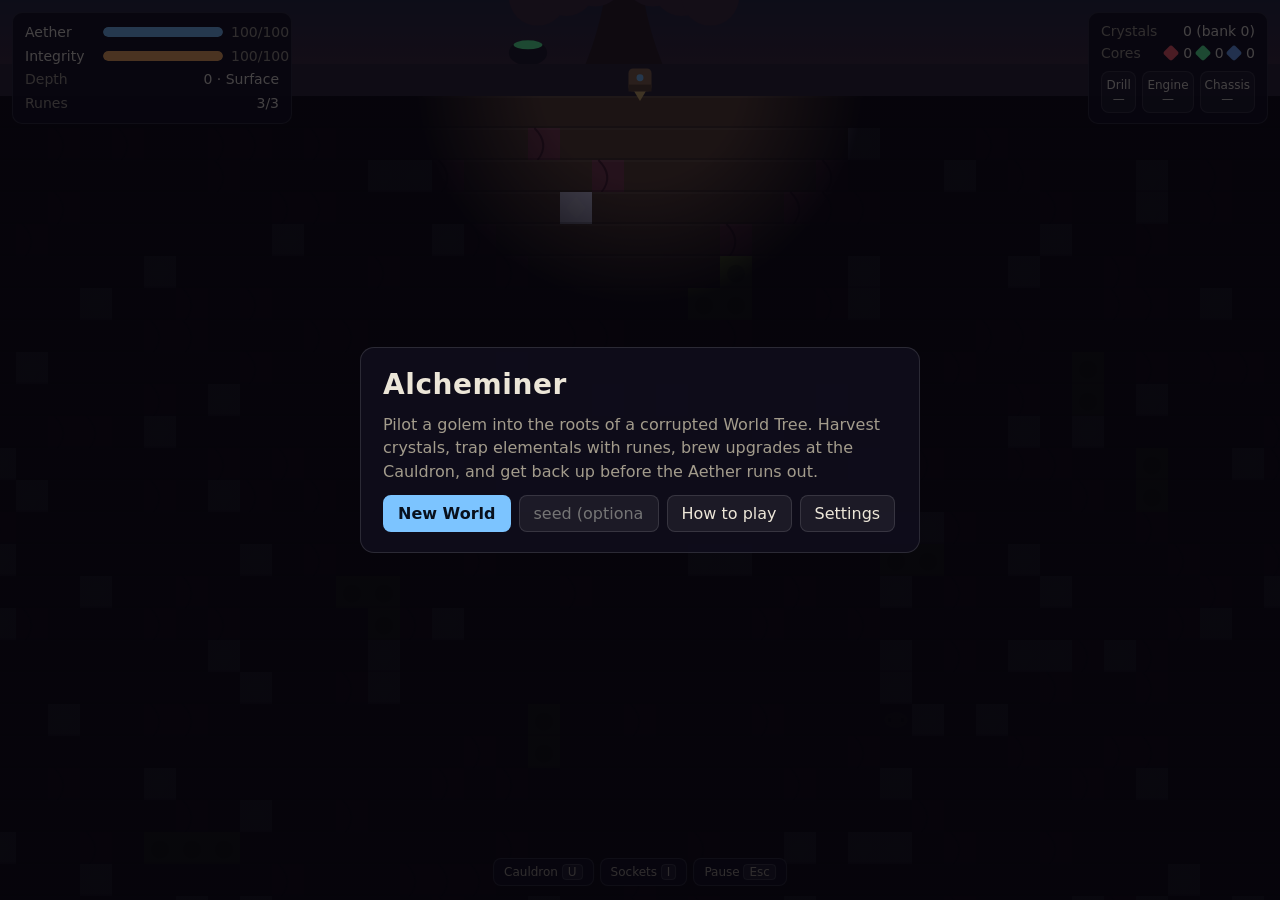
==== Alcheminer/index.html @ 9b950be6 "Alcheminer 0.5.0 → Alcheminer/; landing page lists it" ====
<!doctype html>
<html lang="en">
  <head>
    <meta charset="utf-8" />
    <meta name="viewport" content="width=device-width, initial-scale=1, viewport-fit=cover" />
    <meta name="color-scheme" content="dark" />
    <title>Alcheminer</title>
    <script type="module" crossorigin src="./assets/index-YPWwVBiB.js"></script>
    <link rel="stylesheet" crossorigin href="./assets/index-YS6SDJJT.css">
  </head>
  <body>
    <div id="app">
      <canvas id="game" aria-label="The root system of the World Tree"></canvas>
      <div id="hud" aria-live="polite"></div>
      <div id="overlay"></div>
    </div>
  </body>
</html>
---- Alcheminer/assets/index-YS6SDJJT.css ----
:root{--bg:#0b0a12;--panel:#100e1ceb;--line:#ffffff1f;--text:#ece6d8;--muted:#a39c8c;--aether:#7cc4ff;--integrity:#ffb15c;--ruby:#ff5c6a;--emerald:#5cff9a;--sapphire:#6fa8ff;--crystal:#f6e27a;font-family:Avenir Next,Segoe UI,system-ui,sans-serif}*{box-sizing:border-box}html,body{background:var(--bg);height:100%;color:var(--text);margin:0;overflow:hidden}#app{width:100%;height:100%;touch-action:none;-webkit-user-select:none;user-select:none;height:100dvh;position:relative}#app.large{font-size:18px}#app.large #hud,#app.large .card{font-size:17px}#game{width:100%;height:100%;image-rendering:pixelated;display:block}#hud{pointer-events:none;grid-template-columns:minmax(180px,280px) 1fr auto;align-content:start;gap:12px;padding:12px;font-size:14px;display:grid;position:absolute;inset:0}#hud>*{pointer-events:auto}.meters{background:var(--panel);border:1px solid var(--line);border-radius:10px;gap:6px;padding:10px 12px;display:grid}.meter{grid-template-columns:70px 1fr 48px;align-items:center;gap:8px;display:grid}.meter .bar{background:#ffffff14;border-radius:5px;height:10px;overflow:hidden}.meter .bar>i{border-radius:5px;height:100%;transition:width .12s linear;display:block}.meter.aether .bar>i{background:var(--aether)}.meter.integrity .bar>i{background:var(--integrity)}.meter .val{text-align:right;font-variant-numeric:tabular-nums;color:var(--muted)}.meter.low .bar>i{animation:.8s infinite pulse}@keyframes pulse{50%{opacity:.45}}.cargo{background:var(--panel);border:1px solid var(--line);border-radius:10px;justify-self:end;gap:6px;min-width:180px;padding:10px 12px;display:grid}.row{font-variant-numeric:tabular-nums;justify-content:space-between;gap:12px;display:flex}.row .k{color:var(--muted)}.core{vertical-align:-1px;border-radius:3px;width:12px;height:12px;margin-right:6px;display:inline-block;transform:rotate(45deg)}.core.ruby{background:var(--ruby)}.core.emerald{background:var(--emerald)}.core.sapphire{background:var(--sapphire)}.sockets{gap:6px;margin-top:4px;display:flex}.sockets button{border:1px solid var(--line);color:var(--text);font:inherit;cursor:pointer;background:#ffffff0d;border-radius:8px;flex:1;padding:6px 4px;font-size:12px}.sockets button.ruby{border-color:var(--ruby)}.sockets button.emerald{border-color:var(--emerald)}.sockets button.sapphire{border-color:var(--sapphire)}.toast{background:var(--panel);border:1px solid var(--line);opacity:0;border-radius:8px;grid-column:2;place-self:start center;padding:6px 12px;font-size:13px;transition:opacity .2s}.toast.show{opacity:1}.hint{white-space:nowrap;gap:6px;display:flex;position:absolute;bottom:14px;left:50%;transform:translate(-50%)}.hint button,button.mini{font:inherit;color:var(--muted);background:var(--panel);border:1px solid var(--line);cursor:pointer;border-radius:8px;padding:6px 10px;font-size:12px}button.mini{margin-left:6px;padding:0 6px;line-height:1.3}.hint button:hover,button.mini:hover{color:var(--text)}.card input[type=range]{cursor:pointer;width:140px;accent-color:var(--aether);background:0 0;border:none;padding:0}#touch{left:0;right:0;bottom:max(10px, env(safe-area-inset-bottom));pointer-events:none;justify-content:space-between;align-items:flex-end;padding:0 12px;display:none;position:absolute}#touch.show{display:flex}#touch button{pointer-events:auto;font:inherit;color:var(--text);border:1px solid var(--line);touch-action:none;-webkit-tap-highlight-color:transparent;background:#100e1cbf;border-radius:12px;width:56px;height:56px;padding:0;font-size:18px}#touch button:active{background:#7cc4ff59}#touch .dpad{pointer-events:auto;grid-template-rows:repeat(3,56px);grid-template-columns:repeat(3,56px);gap:4px;display:grid}#touch .dpad .up{grid-area:1/2}#touch .dpad .left{grid-area:2/1}#touch .dpad .right{grid-area:2/3}#touch .dpad .down{grid-area:3/2}#touch .acts{grid-template-columns:56px 56px;align-items:end;gap:8px;display:grid}#touch .acts button{font-size:13px}#touch .acts button.rune{border-color:var(--crystal);width:72px;height:72px;color:var(--crystal);font-size:15px}#touch .acts [data-act=pause]{grid-column:1/3;justify-self:end;width:44px;height:36px;font-size:12px}#overlay:empty{display:none}#overlay{background:#05040ab8;place-items:center;padding:16px;display:grid;position:absolute;inset:0}.card{background:var(--panel);border:1px solid var(--line);border-radius:14px;gap:12px;width:min(560px,100%);max-height:100%;padding:20px 22px;display:grid;overflow:auto}.card h1,.card h2{margin:0;font-weight:600}.card h1{letter-spacing:.02em;font-size:28px}.card p{color:var(--muted);margin:0;line-height:1.45}.card .actions{flex-wrap:wrap;gap:8px;display:flex}.card button,.card input{font:inherit;border:1px solid var(--line);color:var(--text);cursor:pointer;background:#ffffff0f;border-radius:8px;padding:8px 14px}.card button.primary{background:var(--aether);color:#08101c;border-color:#0000;font-weight:600}.card button:disabled{opacity:.4;cursor:default}.card input{cursor:text;width:140px}.list{gap:6px;display:grid}.list .item{border:1px solid var(--line);border-radius:8px;grid-template-columns:1fr auto;align-items:center;gap:10px;padding:8px 10px;display:grid}.list .item small{color:var(--muted);display:block}kbd{border:1px solid var(--line);background:#ffffff0f;border-radius:4px;padding:0 5px;font-family:inherit}.controls{color:var(--muted);grid-template-columns:auto 1fr;gap:4px 12px;display:grid}@media (max-width:640px){#hud{grid-template-columns:1fr 1fr;gap:8px;padding:8px;font-size:12px}.meters,.cargo{gap:3px;min-width:0;padding:6px 8px}.meter{grid-template-columns:56px 1fr 44px;gap:6px}.meter .bar{height:8px}.cargo{justify-self:stretch}.sockets button{padding:4px 2px;font-size:11px}.toast{grid-area:2/1/auto/3}.hint{top:112px;bottom:auto}.card{gap:10px;padding:14px}.card h1{font-size:22px}.list .item{grid-template-columns:1fr}}
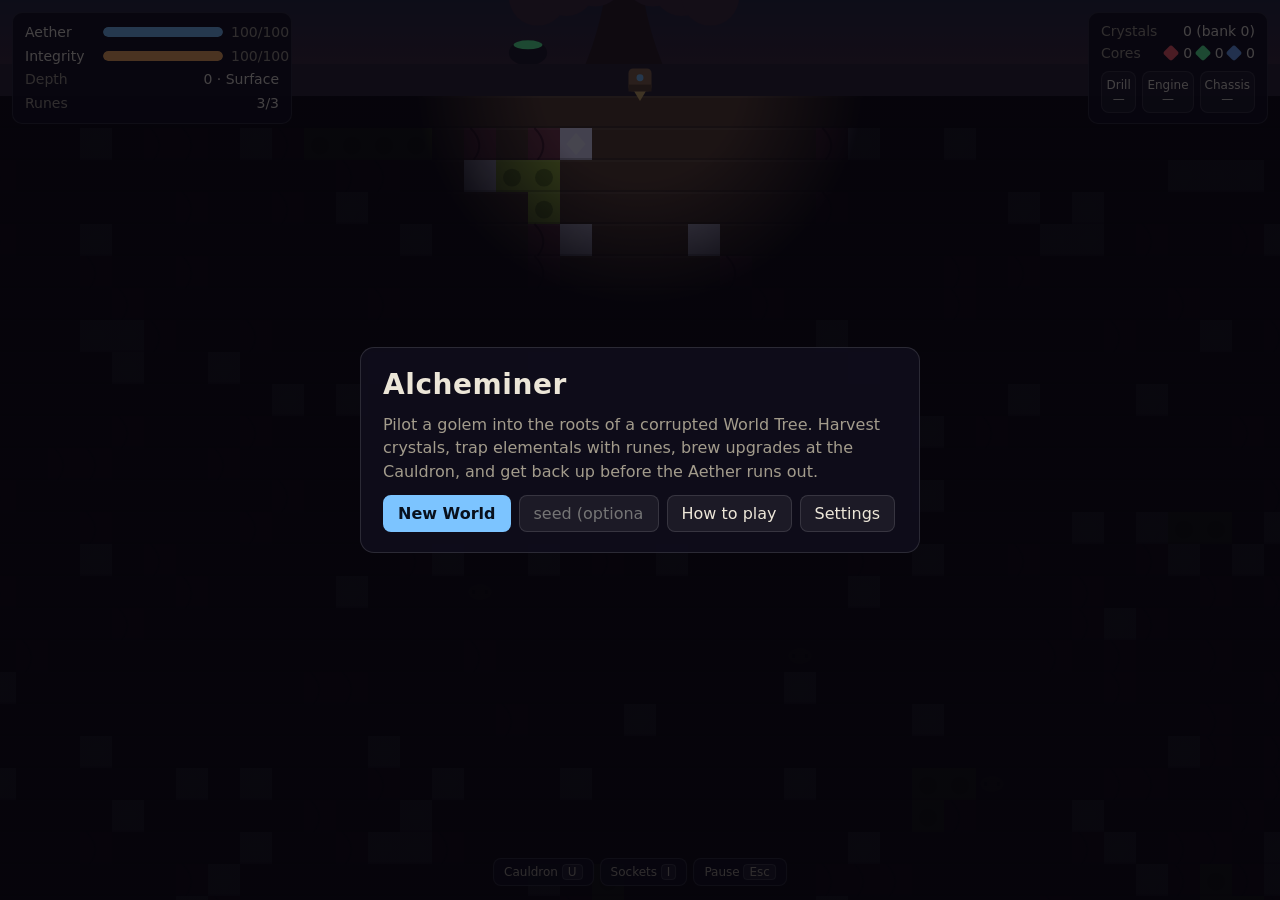
==== commit 801dc225: "Alcheminer 0.6.0 → Alcheminer/" ====
--- a/Alcheminer/index.html
+++ b/Alcheminer/index.html
@@ -5,7 +5,7 @@
     <meta name="viewport" content="width=device-width, initial-scale=1, viewport-fit=cover" />
     <meta name="color-scheme" content="dark" />
     <title>Alcheminer</title>
-    <script type="module" crossorigin src="./assets/index-YPWwVBiB.js"></script>
+    <script type="module" crossorigin src="./assets/index-Cx4U9UXI.js"></script>
     <link rel="stylesheet" crossorigin href="./assets/index-YS6SDJJT.css">
   </head>
   <body>
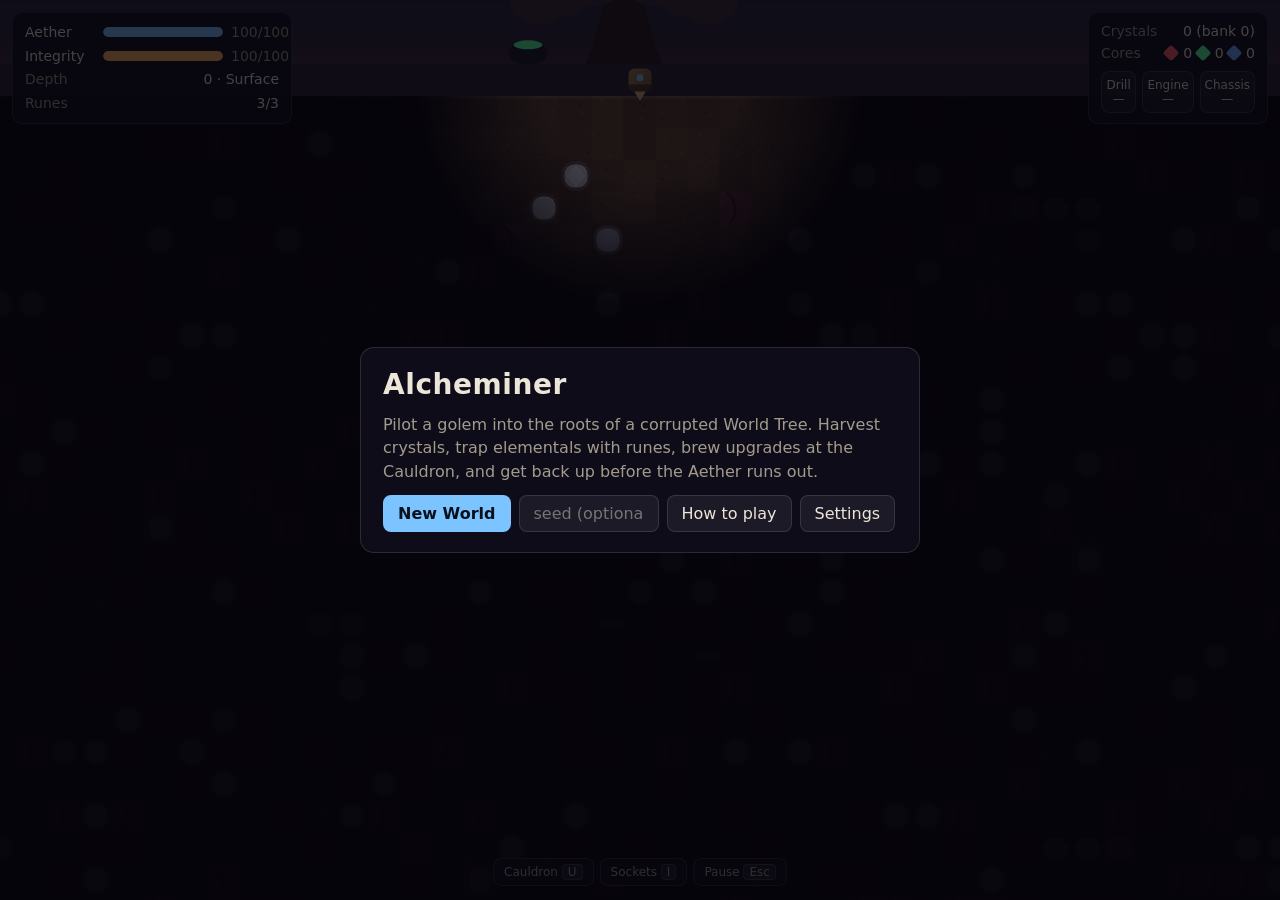
==== commit 0841eee7: "Alcheminer 0.7.0 → Alcheminer/" ====
--- a/Alcheminer/index.html
+++ b/Alcheminer/index.html
@@ -5,7 +5,7 @@
     <meta name="viewport" content="width=device-width, initial-scale=1, viewport-fit=cover" />
     <meta name="color-scheme" content="dark" />
     <title>Alcheminer</title>
-    <script type="module" crossorigin src="./assets/index-Cx4U9UXI.js"></script>
+    <script type="module" crossorigin src="./assets/index-UXXoDjua.js"></script>
     <link rel="stylesheet" crossorigin href="./assets/index-YS6SDJJT.css">
   </head>
   <body>
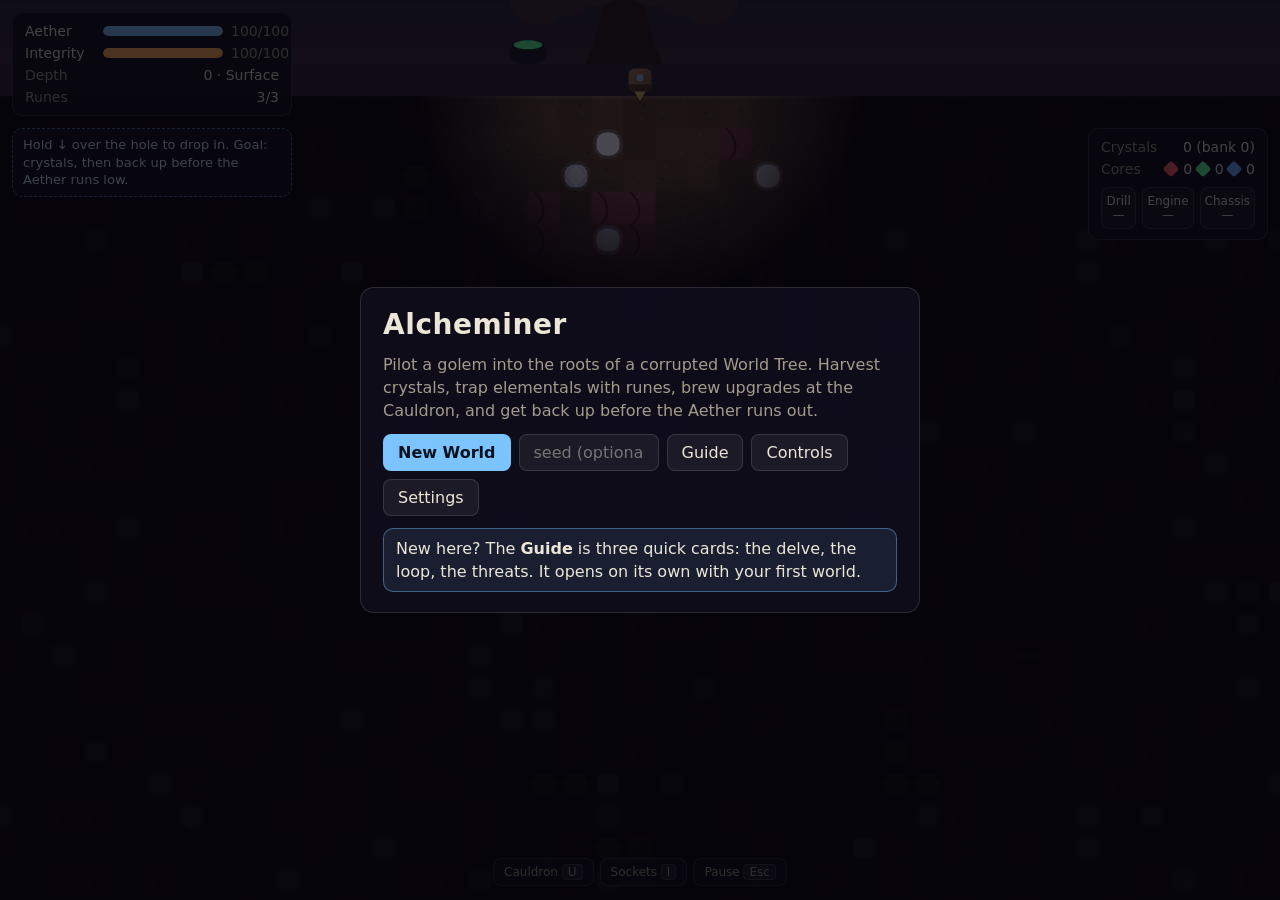
==== commit d18b3071: "Alcheminer 0.8.0 → Alcheminer/" ====
--- a/Alcheminer/index.html
+++ b/Alcheminer/index.html
@@ -5,8 +5,8 @@
     <meta name="viewport" content="width=device-width, initial-scale=1, viewport-fit=cover" />
     <meta name="color-scheme" content="dark" />
     <title>Alcheminer</title>
-    <script type="module" crossorigin src="./assets/index-UXXoDjua.js"></script>
-    <link rel="stylesheet" crossorigin href="./assets/index-YS6SDJJT.css">
+    <script type="module" crossorigin src="./assets/index-CA0r4qY8.js"></script>
+    <link rel="stylesheet" crossorigin href="./assets/index-CCF3-r2d.css">
   </head>
   <body>
     <div id="app">
--- a/Alcheminer/assets/index-CCF3-r2d.css
+++ b/Alcheminer/assets/index-CCF3-r2d.css
@@ -0,0 +1 @@
+:root{--bg:#0b0a12;--panel:#100e1ceb;--line:#ffffff1f;--text:#ece6d8;--muted:#a39c8c;--aether:#7cc4ff;--integrity:#ffb15c;--ruby:#ff5c6a;--emerald:#5cff9a;--sapphire:#6fa8ff;--crystal:#f6e27a;font-family:Avenir Next,Segoe UI,system-ui,sans-serif}*{box-sizing:border-box}html,body{background:var(--bg);height:100%;color:var(--text);margin:0;overflow:hidden}#app{width:100%;height:100%;touch-action:none;-webkit-user-select:none;user-select:none;height:100dvh;position:relative}#app.large{font-size:18px}#app.large #hud,#app.large .card{font-size:17px}#game{width:100%;height:100%;image-rendering:pixelated;display:block}#hud{pointer-events:none;grid-template-columns:minmax(180px,280px) 1fr auto;align-content:start;gap:12px;padding:12px;font-size:14px;display:grid;position:absolute;inset:0}#hud>*{pointer-events:auto}.meters{background:var(--panel);border:1px solid var(--line);border-radius:10px;gap:6px;padding:10px 12px;display:grid}.meter{grid-template-columns:70px 1fr 48px;align-items:center;gap:8px;display:grid}.meter .bar{background:#ffffff14;border-radius:5px;height:10px;overflow:hidden}.meter .bar>i{border-radius:5px;height:100%;transition:width .12s linear;display:block}.meter.aether .bar>i{background:var(--aether)}.meter.integrity .bar>i{background:var(--integrity)}.meter .val{text-align:right;font-variant-numeric:tabular-nums;color:var(--muted)}.meter.low .bar>i{animation:.8s infinite pulse}@keyframes pulse{50%{opacity:.45}}.cargo{background:var(--panel);border:1px solid var(--line);border-radius:10px;justify-self:end;gap:6px;min-width:180px;padding:10px 12px;display:grid}.row{font-variant-numeric:tabular-nums;justify-content:space-between;gap:12px;display:flex}.row .k{color:var(--muted)}.core{vertical-align:-1px;border-radius:3px;width:12px;height:12px;margin-right:6px;display:inline-block;transform:rotate(45deg)}.core.ruby{background:var(--ruby)}.core.emerald{background:var(--emerald)}.core.sapphire{background:var(--sapphire)}.sockets{gap:6px;margin-top:4px;display:flex}.sockets button{border:1px solid var(--line);color:var(--text);font:inherit;cursor:pointer;background:#ffffff0d;border-radius:8px;flex:1;padding:6px 4px;font-size:12px}.sockets button.ruby{border-color:var(--ruby)}.sockets button.emerald{border-color:var(--emerald)}.sockets button.sapphire{border-color:var(--sapphire)}.toast{background:var(--panel);border:1px solid var(--line);opacity:0;border-radius:8px;grid-column:2;place-self:start center;padding:6px 12px;font-size:13px;transition:opacity .2s}.toast.show{opacity:1}.hint{white-space:nowrap;gap:6px;display:flex;position:absolute;bottom:14px;left:50%;transform:translate(-50%)}.hint button,button.mini{font:inherit;color:var(--muted);background:var(--panel);border:1px solid var(--line);cursor:pointer;border-radius:8px;padding:6px 10px;font-size:12px}button.mini{margin-left:6px;padding:0 6px;line-height:1.3}.hint button:hover,button.mini:hover{color:var(--text)}.card input[type=range]{cursor:pointer;width:140px;accent-color:var(--aether);background:0 0;border:none;padding:0}#touch{left:0;right:0;bottom:max(10px, env(safe-area-inset-bottom));pointer-events:none;justify-content:space-between;align-items:flex-end;padding:0 12px;display:none;position:absolute}#touch.show{display:flex}#touch button{pointer-events:auto;font:inherit;color:var(--text);border:1px solid var(--line);touch-action:none;-webkit-tap-highlight-color:transparent;background:#100e1cbf;border-radius:12px;width:56px;height:56px;padding:0;font-size:18px}#touch button:active{background:#7cc4ff59}#touch .dpad{pointer-events:auto;grid-template-rows:repeat(3,56px);grid-template-columns:repeat(3,56px);gap:4px;display:grid}#touch .dpad .up{grid-area:1/2}#touch .dpad .left{grid-area:2/1}#touch .dpad .right{grid-area:2/3}#touch .dpad .down{grid-area:3/2}#touch .acts{grid-template-columns:56px 56px;align-items:end;gap:8px;display:grid}#touch .acts button{font-size:13px}#touch .acts button.rune{border-color:var(--crystal);width:72px;height:72px;color:var(--crystal);font-size:15px}#touch .acts [data-act=pause]{grid-column:1/3;justify-self:end;width:44px;height:36px;font-size:12px}#overlay:empty{display:none}#overlay{background:#05040ab8;place-items:center;padding:16px;display:grid;position:absolute;inset:0}.card{background:var(--panel);border:1px solid var(--line);border-radius:14px;gap:12px;width:min(560px,100%);max-height:100%;padding:20px 22px;display:grid;overflow:auto}.card h1,.card h2{margin:0;font-weight:600}.card h1{letter-spacing:.02em;font-size:28px}.card p{color:var(--muted);margin:0;line-height:1.45}.card .actions{flex-wrap:wrap;gap:8px;display:flex}.card button,.card input{font:inherit;border:1px solid var(--line);color:var(--text);cursor:pointer;background:#ffffff0f;border-radius:8px;padding:8px 14px}.card button.primary{background:var(--aether);color:#08101c;border-color:#0000;font-weight:600}.card button:disabled{opacity:.4;cursor:default}.card input{cursor:text;width:140px}.list{gap:6px;display:grid}.list .item{border:1px solid var(--line);border-radius:8px;grid-template-columns:1fr auto;align-items:center;gap:10px;padding:8px 10px;display:grid}.list .item small{color:var(--muted);display:block}kbd{border:1px solid var(--line);background:#ffffff0f;border-radius:4px;padding:0 5px;font-family:inherit}.controls{color:var(--muted);grid-template-columns:auto 1fr;gap:4px 12px;display:grid}@media (max-width:640px){#hud{grid-template-columns:1fr 1fr;gap:8px;padding:8px;font-size:12px}.meters,.cargo{gap:3px;min-width:0;padding:6px 8px}.meter{grid-template-columns:56px 1fr 44px;gap:6px}.meter .bar{height:8px}.cargo{justify-self:stretch}.sockets button{padding:4px 2px;font-size:11px}.toast{grid-area:2/1/auto/3}.hint{top:112px;bottom:auto}.card{gap:10px;padding:14px}.card h1{font-size:22px}.list .item{grid-template-columns:1fr}}.status{pointer-events:none;border:1px dashed var(--line);color:var(--text);-webkit-line-clamp:3;background:#100e1cc7;border-radius:10px;-webkit-box-orient:vertical;grid-column:1;align-self:start;max-width:280px;padding:7px 10px;font-size:.93em;line-height:1.35;display:-webkit-box;overflow:hidden}.status--goal{color:#cfe6ff;border-color:#7cc4ff8c}.status--danger{color:#ffd9a8;border-color:#ffb15cb3;animation:1.6s ease-in-out infinite status-pulse}.status--note{color:var(--muted)}@keyframes status-pulse{50%{border-color:#ffb15c40}}.callout{background:#7cc4ff1a;border:1px solid #7cc4ff66;border-radius:10px;padding:8px 12px;color:var(--text)!important}.card.ecard{text-align:center;outline-offset:4px;background:radial-gradient(ellipse at top, #7cc4ff24, transparent 60%), var(--panel);border:1px solid #7cc4ff8c;outline:1px solid #7cc4ff2e;justify-items:center;gap:10px;width:min(460px,100%);animation:.34s cubic-bezier(.2,.9,.3,1.2) card-pop;box-shadow:0 0 48px #7cc4ff38,inset 0 0 60px #7cc4ff0f}.card.ecard--spirit{border-color:#c8deffb3;box-shadow:0 0 60px #c8deff4d,inset 0 0 60px #c8deff14}.card.ecard--win{border-color:#5cff9ab3;box-shadow:0 0 45px #5cff9a59}.card.ecard--loss{border-color:#ff5c6ab3;box-shadow:0 0 45px #ff5c6a59}.ecard__medallion{background:radial-gradient(circle,#7cc4ff59,#7cc4ff0d 70%);border-radius:50%;place-items:center;width:64px;height:64px;font-size:32px;animation:2.4s ease-in-out infinite medallion;display:grid;box-shadow:0 0 24px #7cc4ff73}@keyframes medallion{50%{box-shadow:0 0 40px #7cc4ffbf}}@keyframes card-pop{0%{opacity:0;transform:scale(.6)rotate(-4deg)}}.ecard__kicker{text-transform:uppercase;letter-spacing:.14em;color:var(--aether);font-size:.75em}.ecard h2{font-size:1.5em}.ecard__line{max-width:38ch;color:var(--text)!important}.ecard__clock{color:#ffe9a3;background:#00000073;border-radius:10px;padding:6px 12px;font-weight:700}.ecard__stakes{color:var(--muted);background:#00000080;border-radius:999px;padding:4px 12px;font-size:.85em}.ecard .actions{justify-content:center}#app.reduced .card.ecard,#app.reduced .ecard__medallion,#app.reduced .status--danger{animation:none}@media (prefers-reduced-motion:reduce){.card.ecard,.ecard__medallion,.status--danger{animation:none}}@media (max-width:640px){.status{-webkit-line-clamp:4;max-width:180px;font-size:12px}.card.ecard{padding:14px}}#maze{z-index:3;background:#07060d;width:100%;height:100%;display:block;position:absolute;inset:0}#possess{z-index:4;pointer-events:none;place-items:center;padding:16px;display:grid;position:absolute;inset:0}#possess:empty{display:none}#possess>*{pointer-events:auto}#possess.dim{background:#05040ab8}.mazehud{pointer-events:none;flex-wrap:wrap;justify-content:center;align-items:center;gap:8px;font-size:15px;display:flex;position:absolute;top:12px;left:12px;right:12px}.mazehud>span{border:1px solid var(--line);background:#100e1cd1;border-radius:999px;padding:5px 12px}.mazehud .clock{color:#ffe9a3;font-weight:700}.mazehud .clock.warn{color:#ff6a5c;animation:.5s linear infinite status-pulse}.mazehud .power{color:var(--aether);border-color:#7cc4ff99;min-width:160px;position:relative}.mazehud .power i{background:#7cc4ff40;border-radius:999px;position:absolute;top:0;bottom:0;left:0}.mazehud .lives{color:var(--integrity);letter-spacing:.15em}.mazehud .tip{text-align:center;color:#cfe6ff;background:0 0;border:none;flex-basis:100%;font-size:.95em}.mazehud .tip.now{color:#ffe9a3;font-weight:700}#app.panel #touch{display:none}
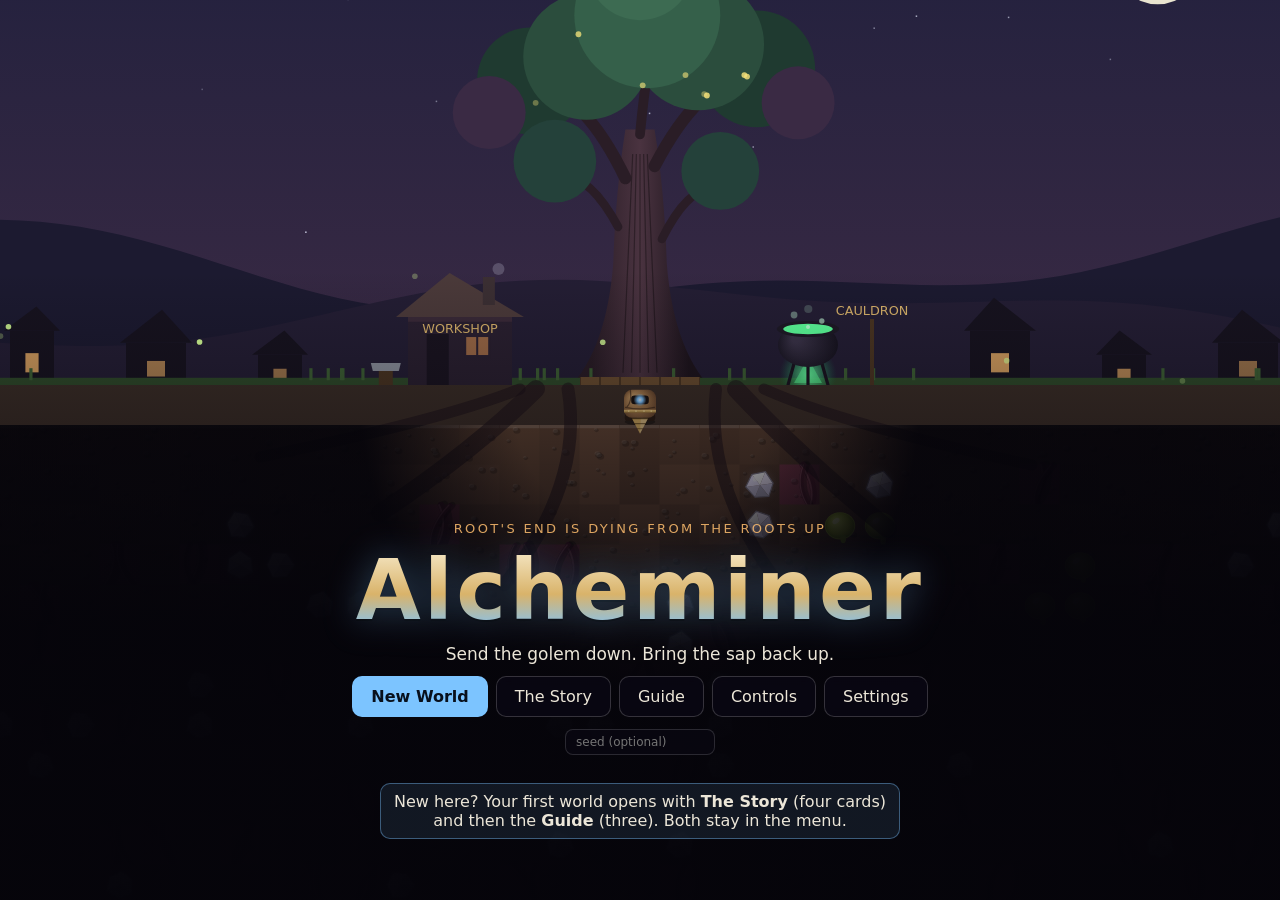
==== commit c3b0f819: "Alcheminer 0.9.0 → Alcheminer/" ====
--- a/Alcheminer/index.html
+++ b/Alcheminer/index.html
@@ -5,8 +5,8 @@
     <meta name="viewport" content="width=device-width, initial-scale=1, viewport-fit=cover" />
     <meta name="color-scheme" content="dark" />
     <title>Alcheminer</title>
-    <script type="module" crossorigin src="./assets/index-CA0r4qY8.js"></script>
-    <link rel="stylesheet" crossorigin href="./assets/index-CCF3-r2d.css">
+    <script type="module" crossorigin src="./assets/index-CE8jvbQn.js"></script>
+    <link rel="stylesheet" crossorigin href="./assets/index-CK5etkQ0.css">
   </head>
   <body>
     <div id="app">
--- a/Alcheminer/assets/index-CK5etkQ0.css
+++ b/Alcheminer/assets/index-CK5etkQ0.css
@@ -0,0 +1 @@
+:root{--bg:#0b0a12;--panel:#100e1ceb;--line:#ffffff1f;--text:#ece6d8;--muted:#a39c8c;--aether:#7cc4ff;--integrity:#ffb15c;--ruby:#ff5c6a;--emerald:#5cff9a;--sapphire:#6fa8ff;--crystal:#f6e27a;font-family:Avenir Next,Segoe UI,system-ui,sans-serif}*{box-sizing:border-box}html,body{background:var(--bg);height:100%;color:var(--text);margin:0;overflow:hidden}#app{width:100%;height:100%;touch-action:none;-webkit-user-select:none;user-select:none;height:100dvh;position:relative}#app.large{font-size:18px}#app.large #hud,#app.large .card{font-size:17px}#game{width:100%;height:100%;image-rendering:pixelated;display:block}#hud{pointer-events:none;grid-template-columns:minmax(180px,280px) 1fr auto;align-content:start;gap:12px;padding:12px;font-size:14px;display:grid;position:absolute;inset:0}#hud>*{pointer-events:auto}.meters{background:var(--panel);border:1px solid var(--line);border-radius:10px;gap:6px;padding:10px 12px;display:grid}.meter{grid-template-columns:70px 1fr 48px;align-items:center;gap:8px;display:grid}.meter .bar{background:#ffffff14;border-radius:5px;height:10px;overflow:hidden}.meter .bar>i{border-radius:5px;height:100%;transition:width .12s linear;display:block}.meter.aether .bar>i{background:var(--aether)}.meter.integrity .bar>i{background:var(--integrity)}.meter .val{text-align:right;font-variant-numeric:tabular-nums;color:var(--muted)}.meter.low .bar>i{animation:.8s infinite pulse}@keyframes pulse{50%{opacity:.45}}.cargo{background:var(--panel);border:1px solid var(--line);border-radius:10px;justify-self:end;gap:6px;min-width:180px;padding:10px 12px;display:grid}.row{font-variant-numeric:tabular-nums;justify-content:space-between;gap:12px;display:flex}.row .k{color:var(--muted)}.core{vertical-align:-1px;border-radius:3px;width:12px;height:12px;margin-right:6px;display:inline-block;transform:rotate(45deg)}.core.ruby{background:var(--ruby)}.core.emerald{background:var(--emerald)}.core.sapphire{background:var(--sapphire)}.sockets{gap:6px;margin-top:4px;display:flex}.sockets button{border:1px solid var(--line);color:var(--text);font:inherit;cursor:pointer;background:#ffffff0d;border-radius:8px;flex:1;padding:6px 4px;font-size:12px}.sockets button.ruby{border-color:var(--ruby)}.sockets button.emerald{border-color:var(--emerald)}.sockets button.sapphire{border-color:var(--sapphire)}.toast{background:var(--panel);border:1px solid var(--line);opacity:0;border-radius:8px;grid-column:2;place-self:start center;padding:6px 12px;font-size:13px;transition:opacity .2s}.toast.show{opacity:1}.hint{white-space:nowrap;gap:6px;display:flex;position:absolute;bottom:14px;left:50%;transform:translate(-50%)}.hint button,button.mini{font:inherit;color:var(--muted);background:var(--panel);border:1px solid var(--line);cursor:pointer;border-radius:8px;padding:6px 10px;font-size:12px}button.mini{margin-left:6px;padding:0 6px;line-height:1.3}.hint button:hover,button.mini:hover{color:var(--text)}.card input[type=range]{cursor:pointer;width:140px;accent-color:var(--aether);background:0 0;border:none;padding:0}#touch{left:0;right:0;bottom:max(10px, env(safe-area-inset-bottom));pointer-events:none;justify-content:space-between;align-items:flex-end;padding:0 12px;display:none;position:absolute}#touch.show{display:flex}#touch button{pointer-events:auto;font:inherit;color:var(--text);border:1px solid var(--line);touch-action:none;-webkit-tap-highlight-color:transparent;background:#100e1cbf;border-radius:12px;width:56px;height:56px;padding:0;font-size:18px}#touch button:active{background:#7cc4ff59}#touch .dpad{pointer-events:auto;grid-template-rows:repeat(3,56px);grid-template-columns:repeat(3,56px);gap:4px;display:grid}#touch .dpad .up{grid-area:1/2}#touch .dpad .left{grid-area:2/1}#touch .dpad .right{grid-area:2/3}#touch .dpad .down{grid-area:3/2}#touch .acts{grid-template-columns:56px 56px;align-items:end;gap:8px;display:grid}#touch .acts button{font-size:13px}#touch .acts button.rune{border-color:var(--crystal);width:72px;height:72px;color:var(--crystal);font-size:15px}#touch .acts [data-act=pause]{grid-column:1/3;justify-self:end;width:44px;height:36px;font-size:12px}#overlay:empty{display:none}#overlay{background:#05040ab8;place-items:center;padding:16px;display:grid;position:absolute;inset:0}.card{background:var(--panel);border:1px solid var(--line);border-radius:14px;gap:12px;width:min(560px,100%);max-height:100%;padding:20px 22px;display:grid;overflow:auto}.card h1,.card h2{margin:0;font-weight:600}.card h1{letter-spacing:.02em;font-size:28px}.card p{color:var(--muted);margin:0;line-height:1.45}.card .actions{flex-wrap:wrap;gap:8px;display:flex}.card button,.card input{font:inherit;border:1px solid var(--line);color:var(--text);cursor:pointer;background:#ffffff0f;border-radius:8px;padding:8px 14px}.card button.primary{background:var(--aether);color:#08101c;border-color:#0000;font-weight:600}.card button:disabled{opacity:.4;cursor:default}.card input{cursor:text;width:140px}.list{gap:6px;display:grid}.list .item{border:1px solid var(--line);border-radius:8px;grid-template-columns:1fr auto;align-items:center;gap:10px;padding:8px 10px;display:grid}.list .item small{color:var(--muted);display:block}kbd{border:1px solid var(--line);background:#ffffff0f;border-radius:4px;padding:0 5px;font-family:inherit}.controls{color:var(--muted);grid-template-columns:auto 1fr;gap:4px 12px;display:grid}@media (max-width:640px){#hud{grid-template-columns:1fr 1fr;gap:8px;padding:8px;font-size:12px}.meters,.cargo{gap:3px;min-width:0;padding:6px 8px}.meter{grid-template-columns:56px 1fr 44px;gap:6px}.meter .bar{height:8px}.cargo{justify-self:stretch}.sockets button{padding:4px 2px;font-size:11px}.toast{grid-area:2/1/auto/3}.hint{top:112px;bottom:auto}.card{gap:10px;padding:14px}.card h1{font-size:22px}.list .item{grid-template-columns:1fr}}.status{pointer-events:none;border:1px dashed var(--line);color:var(--text);-webkit-line-clamp:3;background:#100e1cc7;border-radius:10px;-webkit-box-orient:vertical;grid-column:1;align-self:start;max-width:280px;padding:7px 10px;font-size:.93em;line-height:1.35;display:-webkit-box;overflow:hidden}.status--goal{color:#cfe6ff;border-color:#7cc4ff8c}.status--danger{color:#ffd9a8;border-color:#ffb15cb3;animation:1.6s ease-in-out infinite status-pulse}.status--note{color:var(--muted)}@keyframes status-pulse{50%{border-color:#ffb15c40}}.callout{background:#7cc4ff1a;border:1px solid #7cc4ff66;border-radius:10px;padding:8px 12px;color:var(--text)!important}.card.ecard{text-align:center;outline-offset:4px;background:radial-gradient(ellipse at top, #7cc4ff24, transparent 60%), var(--panel);border:1px solid #7cc4ff8c;outline:1px solid #7cc4ff2e;justify-items:center;gap:10px;width:min(460px,100%);animation:.34s cubic-bezier(.2,.9,.3,1.2) card-pop;box-shadow:0 0 48px #7cc4ff38,inset 0 0 60px #7cc4ff0f}.card.ecard--spirit{border-color:#c8deffb3;box-shadow:0 0 60px #c8deff4d,inset 0 0 60px #c8deff14}.card.ecard--win{border-color:#5cff9ab3;box-shadow:0 0 45px #5cff9a59}.card.ecard--loss{border-color:#ff5c6ab3;box-shadow:0 0 45px #ff5c6a59}.ecard__medallion{background:radial-gradient(circle,#7cc4ff59,#7cc4ff0d 70%);border-radius:50%;place-items:center;width:64px;height:64px;font-size:32px;animation:2.4s ease-in-out infinite medallion;display:grid;box-shadow:0 0 24px #7cc4ff73}@keyframes medallion{50%{box-shadow:0 0 40px #7cc4ffbf}}@keyframes card-pop{0%{opacity:0;transform:scale(.6)rotate(-4deg)}}.ecard__kicker{text-transform:uppercase;letter-spacing:.14em;color:var(--aether);font-size:.75em}.ecard h2{font-size:1.5em}.ecard__line{max-width:38ch;color:var(--text)!important}.ecard__clock{color:#ffe9a3;background:#00000073;border-radius:10px;padding:6px 12px;font-weight:700}.ecard__stakes{color:var(--muted);background:#00000080;border-radius:999px;padding:4px 12px;font-size:.85em}.ecard .actions{justify-content:center}#app.reduced .card.ecard,#app.reduced .ecard__medallion,#app.reduced .status--danger{animation:none}@media (prefers-reduced-motion:reduce){.card.ecard,.ecard__medallion,.status--danger{animation:none}}@media (max-width:640px){.status{-webkit-line-clamp:4;max-width:180px;font-size:12px}.card.ecard{padding:14px}}#maze{z-index:3;background:#07060d;width:100%;height:100%;display:block;position:absolute;inset:0}#possess{z-index:4;pointer-events:none;place-items:center;padding:16px;display:grid;position:absolute;inset:0}#possess:empty{display:none}#possess>*{pointer-events:auto}#possess.dim{background:#05040ab8}.mazehud{pointer-events:none;flex-wrap:wrap;justify-content:center;align-items:center;gap:8px;font-size:15px;display:flex;position:absolute;top:12px;left:12px;right:12px}.mazehud>span{border:1px solid var(--line);background:#100e1cd1;border-radius:999px;padding:5px 12px}.mazehud .clock{color:#ffe9a3;font-weight:700}.mazehud .clock.warn{color:#ff6a5c;animation:.5s linear infinite status-pulse}.mazehud .power{color:var(--aether);border-color:#7cc4ff99;min-width:160px;position:relative}.mazehud .power i{background:#7cc4ff40;border-radius:999px;position:absolute;top:0;bottom:0;left:0}.mazehud .lives{color:var(--integrity);letter-spacing:.15em}.mazehud .tip{text-align:center;color:#cfe6ff;background:0 0;border:none;flex-basis:100%;font-size:.95em}.mazehud .tip.now{color:#ffe9a3;font-weight:700}#app.panel #touch,#app.title #hud{display:none}#overlay.title{background:linear-gradient(#0000 30%,#05040a59 48%,#05040ae0 70%);align-items:end;padding-bottom:max(28px,5vh)}.titlecard{text-align:center;justify-items:center;gap:12px;width:min(680px,100%);display:grid}.titlecard__kicker{letter-spacing:.18em;text-transform:uppercase;color:#ffbe6ed9;font-size:13px}.titlecard__name{letter-spacing:.04em;background:linear-gradient(#f6e9c8 0%,#d9b36a 55%,#7cc4ff 100%);color:#0000;filter:drop-shadow(0 0 18px #7cc4ff59)drop-shadow(0 2px #0009);-webkit-background-clip:text;background-clip:text;margin:0;font-size:clamp(44px,9vw,84px);font-weight:700;line-height:1}.titlecard__tag{color:var(--text);margin:0;font-size:17px}.titlecard .actions{flex-wrap:wrap;justify-content:center;gap:8px;display:flex}.titlecard button{font:inherit;color:var(--text);cursor:pointer;-webkit-backdrop-filter:blur(6px);backdrop-filter:blur(6px);background:#0a0814b3;border:1px solid #ffffff2e;border-radius:10px;padding:10px 18px}.titlecard button.primary{background:var(--aether);color:#08101c;border-color:#0000;font-weight:600}.titlecard__seed input{font:inherit;width:150px;color:var(--muted);background:#0a081480;border:1px solid #ffffff24;border-radius:8px;padding:5px 10px;font-size:12px}.titlecard__stats{color:var(--muted);margin:0;font-size:13px}.titlecard .callout{max-width:520px}.right{justify-self:end;justify-items:end;gap:8px;display:grid}.menubtn{font:inherit;color:var(--text);background:var(--panel);border:1px solid var(--line);cursor:pointer;border-radius:10px;padding:7px 12px;font-size:13px}.menubtn:hover{border-color:#7cc4ff80}.bubble{width:-moz-fit-content;width:fit-content;max-width:min(520px,100% - 32px);color:var(--text);background:#100e1ef0;border:1px solid #c8deff8c;border-radius:14px;margin:0 auto;padding:10px 14px;font-size:14px;line-height:1.4;position:absolute;bottom:56px;left:0;right:0;box-shadow:0 0 30px #c8deff2e}.bubble:after{content:"";background:#100e1ef0;border-bottom:1px solid #c8deff8c;border-right:1px solid #c8deff8c;width:14px;height:14px;position:absolute;bottom:-8px;left:50%;transform:translate(-50%)rotate(45deg)}.card.ecard--lore{background:radial-gradient(ellipse at top, #d9b36a1f, transparent 60%), var(--panel);border-color:#d9b36a99;box-shadow:0 0 48px #d9b36a2e,inset 0 0 60px #d9b36a0d}.ecard--lore .ecard__medallion{border-color:#d9b36a99}.card.menu .actions{justify-content:center}@media (max-width:640px){.right{justify-self:stretch;justify-items:stretch}.menubtn{justify-self:end}.bubble{font-size:13px;bottom:200px}.hint{display:none}.titlecard__kicker{letter-spacing:.12em;font-size:11px}#overlay.title{padding-bottom:16px}.titlecard__tag{font-size:15px}}
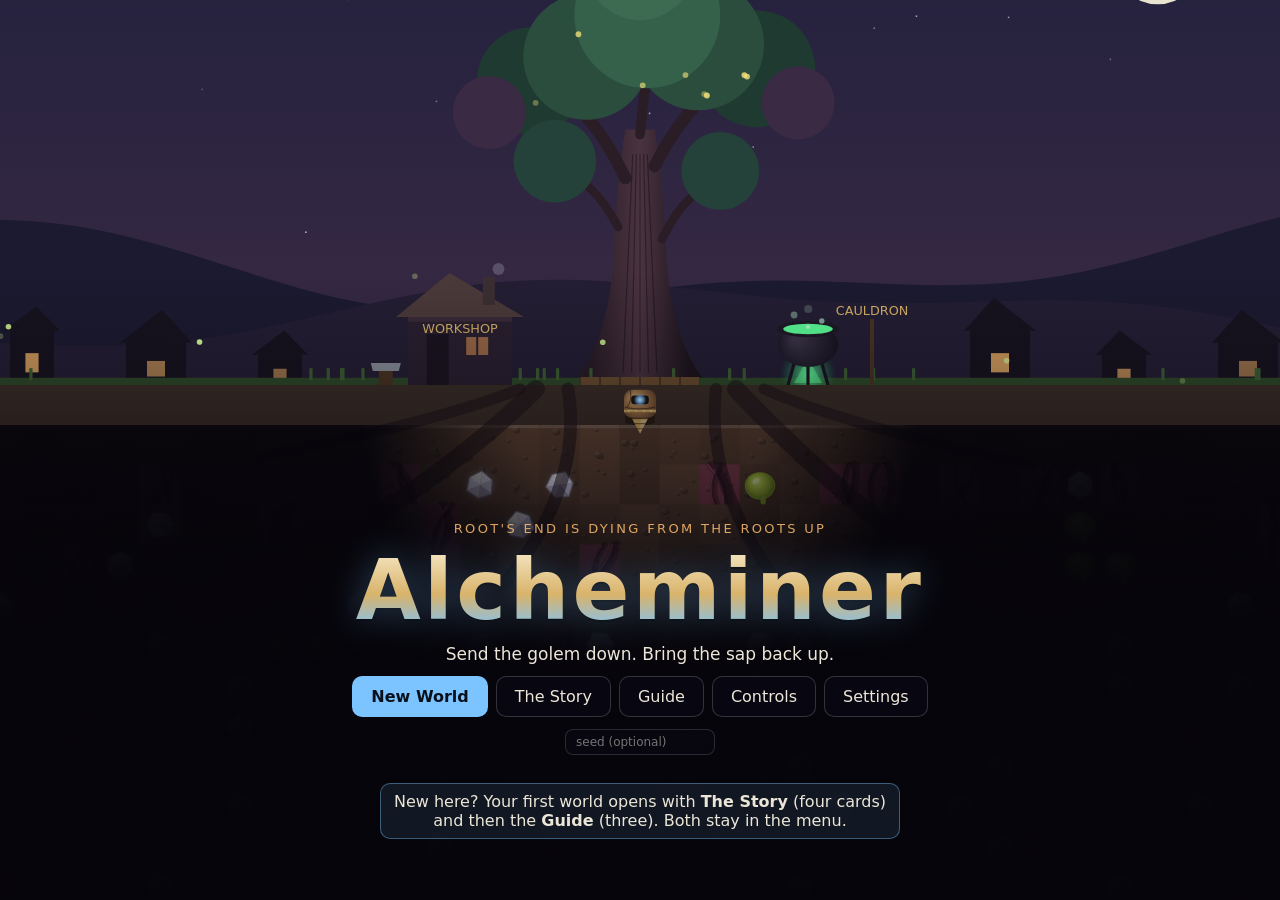
==== commit 0aca8c0e: "Alcheminer 0.9.1 → Alcheminer/" ====
--- a/Alcheminer/index.html
+++ b/Alcheminer/index.html
@@ -5,8 +5,8 @@
     <meta name="viewport" content="width=device-width, initial-scale=1, viewport-fit=cover" />
     <meta name="color-scheme" content="dark" />
     <title>Alcheminer</title>
-    <script type="module" crossorigin src="./assets/index-CE8jvbQn.js"></script>
-    <link rel="stylesheet" crossorigin href="./assets/index-CK5etkQ0.css">
+    <script type="module" crossorigin src="./assets/index-DVgqp_ZA.js"></script>
+    <link rel="stylesheet" crossorigin href="./assets/index-kx9BwKXO.css">
   </head>
   <body>
     <div id="app">
--- a/Alcheminer/assets/index-kx9BwKXO.css
+++ b/Alcheminer/assets/index-kx9BwKXO.css
@@ -0,0 +1 @@
+:root{--bg:#0b0a12;--panel:#100e1ceb;--line:#ffffff1f;--text:#ece6d8;--muted:#a39c8c;--aether:#7cc4ff;--integrity:#ffb15c;--ruby:#ff5c6a;--emerald:#5cff9a;--sapphire:#6fa8ff;--crystal:#f6e27a;font-family:Avenir Next,Segoe UI,system-ui,sans-serif}*{box-sizing:border-box}html,body{background:var(--bg);height:100%;color:var(--text);margin:0;overflow:hidden}#app{width:100%;height:100%;touch-action:none;-webkit-user-select:none;user-select:none;height:100dvh;position:relative}#app.large{font-size:18px}#app.large #hud,#app.large .card{font-size:17px}#game{width:100%;height:100%;image-rendering:pixelated;display:block}#hud{pointer-events:none;grid-template-columns:minmax(180px,280px) 1fr auto;align-content:start;gap:12px;padding:12px;font-size:14px;display:grid;position:absolute;inset:0}#hud>*{pointer-events:auto}.meters{background:var(--panel);border:1px solid var(--line);border-radius:10px;gap:6px;padding:10px 12px;display:grid}.meter{grid-template-columns:70px 1fr 48px;align-items:center;gap:8px;display:grid}.meter .bar{background:#ffffff14;border-radius:5px;height:10px;overflow:hidden}.meter .bar>i{border-radius:5px;height:100%;transition:width .12s linear;display:block}.meter.aether .bar>i{background:var(--aether)}.meter.integrity .bar>i{background:var(--integrity)}.meter .val{text-align:right;font-variant-numeric:tabular-nums;color:var(--muted)}.meter.low .bar>i{animation:.8s infinite pulse}@keyframes pulse{50%{opacity:.45}}.cargo{background:var(--panel);border:1px solid var(--line);border-radius:10px;justify-self:end;gap:6px;min-width:180px;padding:10px 12px;display:grid}.row{font-variant-numeric:tabular-nums;justify-content:space-between;gap:12px;display:flex}.row .k{color:var(--muted)}.core{vertical-align:-1px;border-radius:3px;width:12px;height:12px;margin-right:6px;display:inline-block;transform:rotate(45deg)}.core.ruby{background:var(--ruby)}.core.emerald{background:var(--emerald)}.core.sapphire{background:var(--sapphire)}.sockets{gap:6px;margin-top:4px;display:flex}.sockets button{border:1px solid var(--line);color:var(--text);font:inherit;cursor:pointer;background:#ffffff0d;border-radius:8px;flex:1;padding:6px 4px;font-size:12px}.sockets button.ruby{border-color:var(--ruby)}.sockets button.emerald{border-color:var(--emerald)}.sockets button.sapphire{border-color:var(--sapphire)}.toast{background:var(--panel);border:1px solid var(--line);opacity:0;border-radius:8px;grid-column:2;place-self:start center;padding:6px 12px;font-size:13px;transition:opacity .2s}.toast.show{opacity:1}.hint{white-space:nowrap;gap:6px;display:flex;position:absolute;bottom:14px;left:50%;transform:translate(-50%)}.hint button,button.mini{font:inherit;color:var(--muted);background:var(--panel);border:1px solid var(--line);cursor:pointer;border-radius:8px;padding:6px 10px;font-size:12px}button.mini{margin-left:6px;padding:0 6px;line-height:1.3}.hint button:hover,button.mini:hover{color:var(--text)}.card input[type=range]{cursor:pointer;width:140px;accent-color:var(--aether);background:0 0;border:none;padding:0}#touch{left:0;right:0;bottom:max(10px, env(safe-area-inset-bottom));pointer-events:none;justify-content:space-between;align-items:flex-end;padding:0 12px;display:none;position:absolute}#touch.show{display:flex}#touch button{pointer-events:auto;font:inherit;color:var(--text);border:1px solid var(--line);touch-action:none;-webkit-tap-highlight-color:transparent;background:#100e1cbf;border-radius:12px;width:56px;height:56px;padding:0;font-size:18px}#touch button:active{background:#7cc4ff59}#touch .dpad{pointer-events:auto;grid-template-rows:repeat(3,56px);grid-template-columns:repeat(3,56px);gap:4px;display:grid}#touch .dpad .up{grid-area:1/2}#touch .dpad .left{grid-area:2/1}#touch .dpad .right{grid-area:2/3}#touch .dpad .down{grid-area:3/2}#touch .acts{grid-template-columns:56px 56px;align-items:end;gap:8px;display:grid}#touch .acts button{font-size:13px}#touch .acts button.rune{border-color:var(--crystal);width:72px;height:72px;color:var(--crystal);font-size:15px}#touch .acts [data-act=pause]{grid-column:1/3;justify-self:end;width:44px;height:36px;font-size:12px}#overlay:empty{display:none}#overlay{background:#05040ab8;place-items:center;padding:16px;display:grid;position:absolute;inset:0}.card{background:var(--panel);border:1px solid var(--line);border-radius:14px;gap:12px;width:min(560px,100%);max-height:100%;padding:20px 22px;display:grid;overflow:auto}.card h1,.card h2{margin:0;font-weight:600}.card h1{letter-spacing:.02em;font-size:28px}.card p{color:var(--muted);margin:0;line-height:1.45}.card .actions{flex-wrap:wrap;gap:8px;display:flex}.card button,.card input{font:inherit;border:1px solid var(--line);color:var(--text);cursor:pointer;background:#ffffff0f;border-radius:8px;padding:8px 14px}.card button.primary{background:var(--aether);color:#08101c;border-color:#0000;font-weight:600}.card button:disabled{opacity:.4;cursor:default}.card input{cursor:text;width:140px}.list{gap:6px;display:grid}.list .item{border:1px solid var(--line);border-radius:8px;grid-template-columns:1fr auto;align-items:center;gap:10px;padding:8px 10px;display:grid}.list .item small{color:var(--muted);display:block}kbd{border:1px solid var(--line);background:#ffffff0f;border-radius:4px;padding:0 5px;font-family:inherit}.controls{color:var(--muted);grid-template-columns:auto 1fr;gap:4px 12px;display:grid}@media (max-width:640px){#hud{grid-template-columns:1fr 1fr;gap:8px;padding:8px;font-size:12px}.meters,.cargo{gap:3px;min-width:0;padding:6px 8px}.meter{grid-template-columns:56px 1fr 44px;gap:6px}.meter .bar{height:8px}.cargo{justify-self:stretch}.sockets button{padding:4px 2px;font-size:11px}.toast{grid-area:2/1/auto/3}.hint{top:112px;bottom:auto}.card{gap:10px;padding:14px}.card h1{font-size:22px}.list .item{grid-template-columns:1fr}}.status{pointer-events:none;border:1px dashed var(--line);color:var(--text);-webkit-line-clamp:3;background:#100e1cc7;border-radius:10px;-webkit-box-orient:vertical;grid-column:1;align-self:start;max-width:280px;padding:7px 10px;font-size:.93em;line-height:1.35;display:-webkit-box;overflow:hidden}.status--goal{color:#cfe6ff;border-color:#7cc4ff8c}.status--danger{color:#ffd9a8;border-color:#ffb15cb3;animation:1.6s ease-in-out infinite status-pulse}.status--note{color:var(--muted)}@keyframes status-pulse{50%{border-color:#ffb15c40}}.callout{background:#7cc4ff1a;border:1px solid #7cc4ff66;border-radius:10px;padding:8px 12px;color:var(--text)!important}.card.ecard{text-align:center;outline-offset:4px;background:radial-gradient(ellipse at top, #7cc4ff24, transparent 60%), var(--panel);border:1px solid #7cc4ff8c;outline:1px solid #7cc4ff2e;justify-items:center;gap:10px;width:min(460px,100%);animation:.34s cubic-bezier(.2,.9,.3,1.2) card-pop;box-shadow:0 0 48px #7cc4ff38,inset 0 0 60px #7cc4ff0f}.card.ecard--spirit{border-color:#c8deffb3;box-shadow:0 0 60px #c8deff4d,inset 0 0 60px #c8deff14}.card.ecard--win{border-color:#5cff9ab3;box-shadow:0 0 45px #5cff9a59}.card.ecard--loss{border-color:#ff5c6ab3;box-shadow:0 0 45px #ff5c6a59}.ecard__medallion{background:radial-gradient(circle,#7cc4ff59,#7cc4ff0d 70%);border-radius:50%;place-items:center;width:64px;height:64px;font-size:32px;animation:2.4s ease-in-out infinite medallion;display:grid;box-shadow:0 0 24px #7cc4ff73}@keyframes medallion{50%{box-shadow:0 0 40px #7cc4ffbf}}@keyframes card-pop{0%{opacity:0;transform:scale(.6)rotate(-4deg)}}.ecard__kicker{text-transform:uppercase;letter-spacing:.14em;color:var(--aether);font-size:.75em}.ecard h2{font-size:1.5em}.ecard__line{max-width:38ch;color:var(--text)!important}.ecard__clock{color:#ffe9a3;background:#00000073;border-radius:10px;padding:6px 12px;font-weight:700}.ecard__stakes{color:var(--muted);background:#00000080;border-radius:999px;padding:4px 12px;font-size:.85em}.ecard .actions{justify-content:center}#app.reduced .card.ecard,#app.reduced .ecard__medallion,#app.reduced .status--danger{animation:none}@media (prefers-reduced-motion:reduce){.card.ecard,.ecard__medallion,.status--danger{animation:none}}@media (max-width:640px){.status{-webkit-line-clamp:4;max-width:180px;font-size:12px}.card.ecard{padding:14px}}#maze{z-index:3;background:#07060d;width:100%;height:100%;display:block;position:absolute;inset:0}#possess{z-index:4;pointer-events:none;place-items:center;padding:16px;display:grid;position:absolute;inset:0}#possess:empty{display:none}#possess>*{pointer-events:auto}#possess.dim{background:#05040ab8}.mazehud{pointer-events:none;flex-wrap:wrap;justify-content:center;align-items:center;gap:8px;font-size:15px;display:flex;position:absolute;top:12px;left:12px;right:12px}.mazehud>span{border:1px solid var(--line);background:#100e1cd1;border-radius:999px;padding:5px 12px}.mazehud .clock{color:#ffe9a3;font-weight:700}.mazehud .clock.warn{color:#ff6a5c;animation:.5s linear infinite status-pulse}.mazehud .power{color:var(--aether);border-color:#7cc4ff99;min-width:160px;position:relative}.mazehud .power i{background:#7cc4ff40;border-radius:999px;position:absolute;top:0;bottom:0;left:0}.mazehud .lives{color:var(--integrity);letter-spacing:.15em}.mazehud .tip{text-align:center;color:#cfe6ff;background:0 0;border:none;flex-basis:100%;font-size:.95em}.mazehud .tip.now{color:#ffe9a3;font-weight:700}#app.panel #touch,#app.title #hud{display:none}#overlay.title{background:linear-gradient(#0000 30%,#05040a59 48%,#05040ae0 70%);align-items:end;padding-bottom:max(28px,5vh)}.titlecard{text-align:center;justify-items:center;gap:12px;width:min(680px,100%);display:grid}.titlecard__kicker{letter-spacing:.18em;text-transform:uppercase;color:#ffbe6ed9;font-size:13px}.titlecard__name{letter-spacing:.04em;background:linear-gradient(#f6e9c8 0%,#d9b36a 55%,#7cc4ff 100%);color:#0000;filter:drop-shadow(0 0 18px #7cc4ff59)drop-shadow(0 2px #0009);-webkit-background-clip:text;background-clip:text;margin:0;font-size:clamp(44px,9vw,84px);font-weight:700;line-height:1}.titlecard__tag{color:var(--text);margin:0;font-size:17px}.titlecard .actions{flex-wrap:wrap;justify-content:center;gap:8px;display:flex}.titlecard button{font:inherit;color:var(--text);cursor:pointer;-webkit-backdrop-filter:blur(6px);backdrop-filter:blur(6px);background:#0a0814b3;border:1px solid #ffffff2e;border-radius:10px;padding:10px 18px}.titlecard button.primary{background:var(--aether);color:#08101c;border-color:#0000;font-weight:600}.titlecard__seed input{font:inherit;width:150px;color:var(--muted);background:#0a081480;border:1px solid #ffffff24;border-radius:8px;padding:5px 10px;font-size:12px}.titlecard__stats{color:var(--muted);margin:0;font-size:13px}.titlecard .callout{max-width:520px}.right{justify-items:end;gap:8px;display:grid;position:absolute;top:12px;right:12px}.menubtn{font:inherit;color:var(--text);background:var(--panel);border:1px solid var(--line);cursor:pointer;border-radius:10px;padding:7px 12px;font-size:13px}.menubtn:hover{border-color:#7cc4ff80}.bubble{width:-moz-fit-content;width:fit-content;max-width:min(520px,100% - 32px);color:var(--text);background:#100e1ef0;border:1px solid #c8deff8c;border-radius:14px;margin:0 auto;padding:10px 14px;font-size:14px;line-height:1.4;position:absolute;bottom:56px;left:0;right:0;box-shadow:0 0 30px #c8deff2e}.bubble:after{content:"";background:#100e1ef0;border-bottom:1px solid #c8deff8c;border-right:1px solid #c8deff8c;width:14px;height:14px;position:absolute;bottom:-8px;left:50%;transform:translate(-50%)rotate(45deg)}.card.ecard--lore{background:radial-gradient(ellipse at top, #d9b36a1f, transparent 60%), var(--panel);border-color:#d9b36a99;box-shadow:0 0 48px #d9b36a2e,inset 0 0 60px #d9b36a0d}.ecard--lore .ecard__medallion{border-color:#d9b36a99}.card.menu .actions{justify-content:center}@media (max-width:640px){.right{justify-self:stretch;justify-items:stretch;position:static}.menubtn{justify-self:end}.bubble{font-size:13px;bottom:200px}.hint{display:none}.titlecard__kicker{letter-spacing:.12em;font-size:11px}#overlay.title{padding-bottom:16px}.titlecard__tag{font-size:15px}}.card.codex{width:min(720px,100%)}.card.codex h2 small{color:var(--muted);margin-left:8px;font-size:13px;font-weight:400}.card.codex h3{letter-spacing:.12em;text-transform:uppercase;color:var(--muted);margin:4px 0 0;font-size:13px}.codex__table{grid-template-columns:repeat(auto-fill,minmax(78px,1fr));gap:6px;display:grid}.tile{aspect-ratio:1;color:#fff;text-shadow:0 1px 2px #0009;border:1px solid #ffffff2e;border-radius:8px;align-content:center;justify-items:center;gap:2px;display:grid;position:relative;box-shadow:inset 0 1px #ffffff2e}.tile__n{opacity:.75;font-size:10px;position:absolute;top:4px;left:6px}.tile__sym{font-size:22px;font-weight:700;line-height:1}.tile__name{opacity:.9;text-align:center;padding:0 4px;font-size:10px}.tile--unknown{color:var(--muted);text-shadow:none;box-shadow:none;border-style:dashed;background:#ffffff0d!important}.tile.b1{background:#6a4a36}.tile.b2{background:#8a3e52}.tile.b3{background:#4f7a3a}.tile.b4{background:#8fae2a}.tile.b5{background:#c0552a}.tile.b6{background:#9a93c2}.tile.b7{background:#8c5fe0}.tile.b8{background:#d9922e}.tile.b9{background:#3f2a6e}.tile.b10{background:#b89a3c}.tile.b11{background:#c22458}.tile.b12{background:#3a3542}.tile.ruby{background:#b4404c}.tile.emerald{background:#2f9a5e}.tile.sapphire{background:#3f6fc0}.codex__entries{gap:4px;display:grid}.codex__entries:empty{display:none}.entry{background:#ffffff0a;border-radius:8px;grid-template-columns:32px 1fr auto;align-items:baseline;gap:2px 8px;padding:6px 10px;font-size:13px;display:grid}.entry b{font-size:15px}.entry em{color:var(--muted);font-size:12px;font-style:normal}.entry small{color:var(--muted);grid-column:2/4}.entry--locked{opacity:.6}
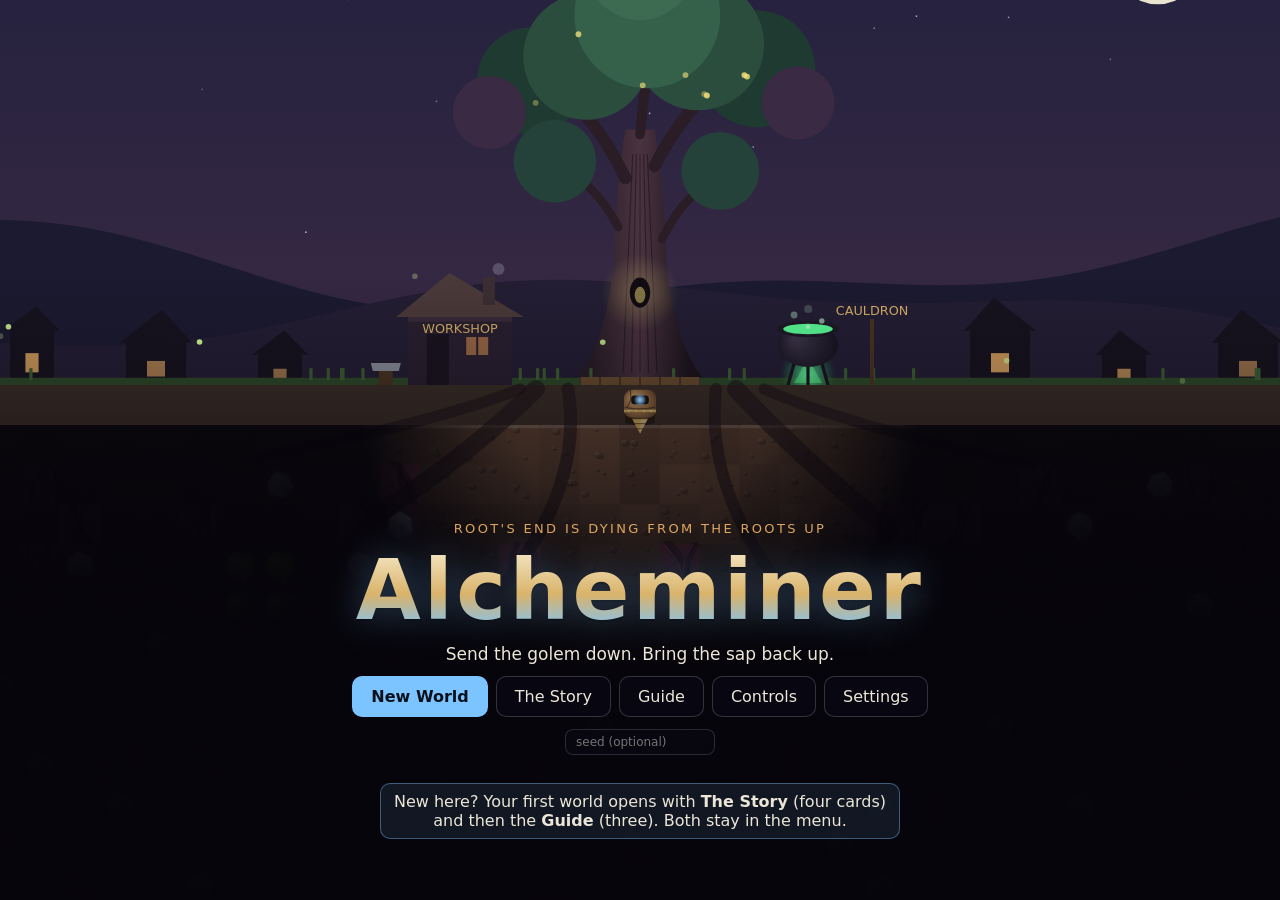
==== commit fac777bf: "Alcheminer 0.9.2 → Alcheminer/" ====
--- a/Alcheminer/index.html
+++ b/Alcheminer/index.html
@@ -5,8 +5,8 @@
     <meta name="viewport" content="width=device-width, initial-scale=1, viewport-fit=cover" />
     <meta name="color-scheme" content="dark" />
     <title>Alcheminer</title>
-    <script type="module" crossorigin src="./assets/index-DVgqp_ZA.js"></script>
-    <link rel="stylesheet" crossorigin href="./assets/index-kx9BwKXO.css">
+    <script type="module" crossorigin src="./assets/index-iQoBoVhF.js"></script>
+    <link rel="stylesheet" crossorigin href="./assets/index-CzZT_FLb.css">
   </head>
   <body>
     <div id="app">
--- a/Alcheminer/assets/index-CzZT_FLb.css
+++ b/Alcheminer/assets/index-CzZT_FLb.css
@@ -0,0 +1 @@
+:root{--bg:#0b0a12;--panel:#100e1ceb;--line:#ffffff1f;--text:#ece6d8;--muted:#a39c8c;--aether:#7cc4ff;--integrity:#ffb15c;--ruby:#ff5c6a;--emerald:#5cff9a;--sapphire:#6fa8ff;--crystal:#f6e27a;font-family:Avenir Next,Segoe UI,system-ui,sans-serif}*{box-sizing:border-box}html,body{background:var(--bg);height:100%;color:var(--text);margin:0;overflow:hidden}#app{width:100%;height:100%;touch-action:none;-webkit-user-select:none;user-select:none;height:100dvh;position:relative}#app.large{font-size:18px}#app.large #hud,#app.large .card{font-size:17px}#game{width:100%;height:100%;image-rendering:pixelated;display:block}#hud{pointer-events:none;grid-template-columns:minmax(180px,280px) 1fr auto;align-content:start;gap:12px;padding:12px;font-size:14px;display:grid;position:absolute;inset:0}#hud>*{pointer-events:auto}.meters{background:var(--panel);border:1px solid var(--line);border-radius:10px;gap:6px;padding:10px 12px;display:grid}.meter{grid-template-columns:70px 1fr 48px;align-items:center;gap:8px;display:grid}.meter .bar{background:#ffffff14;border-radius:5px;height:10px;overflow:hidden}.meter .bar>i{border-radius:5px;height:100%;transition:width .12s linear;display:block}.meter.aether .bar>i{background:var(--aether)}.meter.integrity .bar>i{background:var(--integrity)}.meter .val{text-align:right;font-variant-numeric:tabular-nums;color:var(--muted)}.meter.low .bar>i{animation:.8s infinite pulse}@keyframes pulse{50%{opacity:.45}}.cargo{background:var(--panel);border:1px solid var(--line);border-radius:10px;justify-self:end;gap:6px;min-width:180px;padding:10px 12px;display:grid}.row{font-variant-numeric:tabular-nums;justify-content:space-between;gap:12px;display:flex}.row .k{color:var(--muted)}.core{vertical-align:-1px;border-radius:3px;width:12px;height:12px;margin-right:6px;display:inline-block;transform:rotate(45deg)}.core.ruby{background:var(--ruby)}.core.emerald{background:var(--emerald)}.core.sapphire{background:var(--sapphire)}.sockets{gap:6px;margin-top:4px;display:flex}.sockets button{border:1px solid var(--line);color:var(--text);font:inherit;cursor:pointer;background:#ffffff0d;border-radius:8px;flex:1;padding:6px 4px;font-size:12px}.sockets button.ruby{border-color:var(--ruby)}.sockets button.emerald{border-color:var(--emerald)}.sockets button.sapphire{border-color:var(--sapphire)}.toast{background:var(--panel);border:1px solid var(--line);opacity:0;border-radius:8px;grid-column:2;place-self:start center;padding:6px 12px;font-size:13px;transition:opacity .2s}.toast.show{opacity:1}.hint{white-space:nowrap;gap:6px;display:flex;position:absolute;bottom:14px;left:50%;transform:translate(-50%)}.hint button,button.mini{font:inherit;color:var(--muted);background:var(--panel);border:1px solid var(--line);cursor:pointer;border-radius:8px;padding:6px 10px;font-size:12px}button.mini{margin-left:6px;padding:0 6px;line-height:1.3}.hint button:hover,button.mini:hover{color:var(--text)}.card input[type=range]{cursor:pointer;width:140px;accent-color:var(--aether);background:0 0;border:none;padding:0}#touch{left:0;right:0;bottom:max(10px, env(safe-area-inset-bottom));pointer-events:none;justify-content:space-between;align-items:flex-end;padding:0 12px;display:none;position:absolute}#touch.show{display:flex}#touch button{pointer-events:auto;font:inherit;color:var(--text);border:1px solid var(--line);touch-action:none;-webkit-tap-highlight-color:transparent;background:#100e1cbf;border-radius:12px;width:56px;height:56px;padding:0;font-size:18px}#touch button:active{background:#7cc4ff59}#touch .dpad{pointer-events:auto;grid-template-rows:repeat(3,56px);grid-template-columns:repeat(3,56px);gap:4px;display:grid}#touch .dpad .up{grid-area:1/2}#touch .dpad .left{grid-area:2/1}#touch .dpad .right{grid-area:2/3}#touch .dpad .down{grid-area:3/2}#touch .acts{grid-template-columns:56px 56px;align-items:end;gap:8px;display:grid}#touch .acts button{font-size:13px}#touch .acts button.rune{border-color:var(--crystal);width:72px;height:72px;color:var(--crystal);font-size:15px}#touch .acts [data-act=pause]{grid-column:1/3;justify-self:end;width:44px;height:36px;font-size:12px}#overlay:empty{display:none}#overlay{background:#05040ab8;place-items:center;padding:16px;display:grid;position:absolute;inset:0}.card{background:var(--panel);border:1px solid var(--line);border-radius:14px;gap:12px;width:min(560px,100%);max-height:100%;padding:20px 22px;display:grid;overflow:auto}.card h1,.card h2{margin:0;font-weight:600}.card h1{letter-spacing:.02em;font-size:28px}.card p{color:var(--muted);margin:0;line-height:1.45}.card .actions{flex-wrap:wrap;gap:8px;display:flex}.card button,.card input{font:inherit;border:1px solid var(--line);color:var(--text);cursor:pointer;background:#ffffff0f;border-radius:8px;padding:8px 14px}.card button.primary{background:var(--aether);color:#08101c;border-color:#0000;font-weight:600}.card button:disabled{opacity:.4;cursor:default}.card input{cursor:text;width:140px}.list{gap:6px;display:grid}.list .item{border:1px solid var(--line);border-radius:8px;grid-template-columns:1fr auto;align-items:center;gap:10px;padding:8px 10px;display:grid}.list .item small{color:var(--muted);display:block}kbd{border:1px solid var(--line);background:#ffffff0f;border-radius:4px;padding:0 5px;font-family:inherit}.controls{color:var(--muted);grid-template-columns:auto 1fr;gap:4px 12px;display:grid}@media (max-width:640px){#hud{grid-template-columns:1fr 1fr;gap:8px;padding:8px;font-size:12px}.meters,.cargo{gap:3px;min-width:0;padding:6px 8px}.meter{grid-template-columns:56px 1fr 44px;gap:6px}.meter .bar{height:8px}.cargo{justify-self:stretch}.sockets button{padding:4px 2px;font-size:11px}.toast{grid-area:2/1/auto/3}.hint{top:112px;bottom:auto}.card{gap:10px;padding:14px}.card h1{font-size:22px}.list .item{grid-template-columns:1fr}}.status{pointer-events:none;border:1px dashed var(--line);color:var(--text);-webkit-line-clamp:3;background:#100e1cc7;border-radius:10px;-webkit-box-orient:vertical;grid-column:1;align-self:start;max-width:280px;padding:7px 10px;font-size:.93em;line-height:1.35;display:-webkit-box;overflow:hidden}.status--goal{color:#cfe6ff;border-color:#7cc4ff8c}.status--danger{color:#ffd9a8;border-color:#ffb15cb3;animation:1.6s ease-in-out infinite status-pulse}.status--note{color:var(--muted)}@keyframes status-pulse{50%{border-color:#ffb15c40}}.callout{background:#7cc4ff1a;border:1px solid #7cc4ff66;border-radius:10px;padding:8px 12px;color:var(--text)!important}.card.ecard{text-align:center;outline-offset:4px;background:radial-gradient(ellipse at top, #7cc4ff24, transparent 60%), var(--panel);border:1px solid #7cc4ff8c;outline:1px solid #7cc4ff2e;justify-items:center;gap:10px;width:min(460px,100%);animation:.34s cubic-bezier(.2,.9,.3,1.2) card-pop;box-shadow:0 0 48px #7cc4ff38,inset 0 0 60px #7cc4ff0f}.card.ecard--spirit{border-color:#c8deffb3;box-shadow:0 0 60px #c8deff4d,inset 0 0 60px #c8deff14}.card.ecard--win{border-color:#5cff9ab3;box-shadow:0 0 45px #5cff9a59}.card.ecard--loss{border-color:#ff5c6ab3;box-shadow:0 0 45px #ff5c6a59}.ecard__medallion{background:radial-gradient(circle,#7cc4ff59,#7cc4ff0d 70%);border-radius:50%;place-items:center;width:64px;height:64px;font-size:32px;animation:2.4s ease-in-out infinite medallion;display:grid;box-shadow:0 0 24px #7cc4ff73}@keyframes medallion{50%{box-shadow:0 0 40px #7cc4ffbf}}@keyframes card-pop{0%{opacity:0;transform:scale(.6)rotate(-4deg)}}.ecard__kicker{text-transform:uppercase;letter-spacing:.14em;color:var(--aether);font-size:.75em}.ecard h2{font-size:1.5em}.ecard__line{max-width:38ch;color:var(--text)!important}.ecard__clock{color:#ffe9a3;background:#00000073;border-radius:10px;padding:6px 12px;font-weight:700}.ecard__stakes{color:var(--muted);background:#00000080;border-radius:999px;padding:4px 12px;font-size:.85em}.ecard .actions{justify-content:center}#app.reduced .card.ecard,#app.reduced .ecard__medallion,#app.reduced .status--danger{animation:none}@media (prefers-reduced-motion:reduce){.card.ecard,.ecard__medallion,.status--danger{animation:none}}@media (max-width:640px){.status{-webkit-line-clamp:4;max-width:180px;font-size:12px}.card.ecard{padding:14px}}#maze{z-index:3;background:#07060d;width:100%;height:100%;display:block;position:absolute;inset:0}#possess{z-index:4;pointer-events:none;place-items:center;padding:16px;display:grid;position:absolute;inset:0}#possess:empty{display:none}#possess>*{pointer-events:auto}#possess.dim{background:#05040ab8}.mazehud{pointer-events:none;flex-wrap:wrap;justify-content:center;align-items:center;gap:8px;font-size:15px;display:flex;position:absolute;top:12px;left:12px;right:12px}.mazehud>span{border:1px solid var(--line);background:#100e1cd1;border-radius:999px;padding:5px 12px}.mazehud .clock{color:#ffe9a3;font-weight:700}.mazehud .clock.warn{color:#ff6a5c;animation:.5s linear infinite status-pulse}.mazehud .power{color:var(--aether);border-color:#7cc4ff99;min-width:160px;position:relative}.mazehud .power i{background:#7cc4ff40;border-radius:999px;position:absolute;top:0;bottom:0;left:0}.mazehud .lives{color:var(--integrity);letter-spacing:.15em}.mazehud .tip{text-align:center;color:#cfe6ff;background:0 0;border:none;flex-basis:100%;font-size:.95em}.mazehud .tip.now{color:#ffe9a3;font-weight:700}#app.panel #touch,#app.title #hud{display:none}#overlay.title{background:linear-gradient(#0000 30%,#05040a59 48%,#05040ae0 70%);align-items:end;padding-bottom:max(28px,5vh)}.titlecard{text-align:center;justify-items:center;gap:12px;width:min(680px,100%);display:grid}.titlecard__kicker{letter-spacing:.18em;text-transform:uppercase;color:#ffbe6ed9;font-size:13px}.titlecard__name{letter-spacing:.04em;background:linear-gradient(#f6e9c8 0%,#d9b36a 55%,#7cc4ff 100%);color:#0000;filter:drop-shadow(0 0 18px #7cc4ff59)drop-shadow(0 2px #0009);-webkit-background-clip:text;background-clip:text;margin:0;font-size:clamp(44px,9vw,84px);font-weight:700;line-height:1}.titlecard__tag{color:var(--text);margin:0;font-size:17px}.titlecard .actions{flex-wrap:wrap;justify-content:center;gap:8px;display:flex}.titlecard button{font:inherit;color:var(--text);cursor:pointer;-webkit-backdrop-filter:blur(6px);backdrop-filter:blur(6px);background:#0a0814b3;border:1px solid #ffffff2e;border-radius:10px;padding:10px 18px}.titlecard button.primary{background:var(--aether);color:#08101c;border-color:#0000;font-weight:600}.titlecard__seed input{font:inherit;width:150px;color:var(--muted);background:#0a081480;border:1px solid #ffffff24;border-radius:8px;padding:5px 10px;font-size:12px}.titlecard__stats{color:var(--muted);margin:0;font-size:13px}.titlecard .callout{max-width:520px}.right{justify-items:end;gap:8px;display:grid;position:absolute;top:12px;right:12px}.menubtn{font:inherit;color:var(--text);background:var(--panel);border:1px solid var(--line);cursor:pointer;border-radius:10px;padding:7px 12px;font-size:13px}.menubtn:hover{border-color:#7cc4ff80}.bubble{width:-moz-fit-content;width:fit-content;max-width:min(520px,100% - 32px);color:var(--text);background:#100e1ef0;border:1px solid #c8deff8c;border-radius:14px;margin:0 auto;padding:10px 14px;font-size:14px;line-height:1.4;position:absolute;bottom:56px;left:0;right:0;box-shadow:0 0 30px #c8deff2e}.bubble:after{content:"";background:#100e1ef0;border-bottom:1px solid #c8deff8c;border-right:1px solid #c8deff8c;width:14px;height:14px;position:absolute;bottom:-8px;left:50%;transform:translate(-50%)rotate(45deg)}.card.ecard--lore{background:radial-gradient(ellipse at top, #d9b36a1f, transparent 60%), var(--panel);border-color:#d9b36a99;box-shadow:0 0 48px #d9b36a2e,inset 0 0 60px #d9b36a0d}.ecard--lore .ecard__medallion{border-color:#d9b36a99}.card.menu .actions{justify-content:center}@media (max-width:640px){.right{justify-self:stretch;justify-items:stretch;position:static}.menubtn{justify-self:end}.bubble{font-size:13px;bottom:200px}.hint{display:none}.titlecard__kicker{letter-spacing:.12em;font-size:11px}#overlay.title{padding-bottom:16px}.titlecard__tag{font-size:15px}}.card.codex{width:min(720px,100%)}.card.codex h2 small{color:var(--muted);margin-left:8px;font-size:13px;font-weight:400}.card.codex h3{letter-spacing:.12em;text-transform:uppercase;color:var(--muted);margin:4px 0 0;font-size:13px}.codex__table{grid-template-columns:repeat(auto-fill,minmax(78px,1fr));gap:6px;display:grid}.tile{aspect-ratio:1;color:#fff;text-shadow:0 1px 2px #0009;border:1px solid #ffffff2e;border-radius:8px;align-content:center;justify-items:center;gap:2px;display:grid;position:relative;box-shadow:inset 0 1px #ffffff2e}.tile__n{opacity:.75;font-size:10px;position:absolute;top:4px;left:6px}.tile__sym{font-size:22px;font-weight:700;line-height:1}.tile__name{opacity:.9;text-align:center;padding:0 4px;font-size:10px}.tile--unknown{color:var(--muted);text-shadow:none;box-shadow:none;border-style:dashed;background:#ffffff0d!important}.tile.b1{background:#6a4a36}.tile.b2{background:#8a3e52}.tile.b3{background:#4f7a3a}.tile.b4{background:#8fae2a}.tile.b5{background:#c0552a}.tile.b6{background:#9a93c2}.tile.b7{background:#8c5fe0}.tile.b8{background:#d9922e}.tile.b9{background:#3f2a6e}.tile.b10{background:#b89a3c}.tile.b11{background:#c22458}.tile.b12{background:#3a3542}.tile.ruby{background:#b4404c}.tile.emerald{background:#2f9a5e}.tile.sapphire{background:#3f6fc0}.codex__entries{gap:4px;display:grid}.codex__entries:empty{display:none}.entry{background:#ffffff0a;border-radius:8px;grid-template-columns:32px 1fr auto;align-items:baseline;gap:2px 8px;padding:6px 10px;font-size:13px;display:grid}.entry b{font-size:15px}.entry em{color:var(--muted);font-size:12px;font-style:normal}.entry small{color:var(--muted);grid-column:2/4}.entry--locked{opacity:.6}#maze.maze--in{animation:.9s ease-out mazeIn}@keyframes mazeIn{0%{opacity:0;transform:rotate(-200deg)scale(.05)}to{opacity:1;transform:none}}@media (prefers-reduced-motion:reduce){#maze.maze--in{animation:.5s ease-out mazeFade}}@keyframes mazeFade{0%{opacity:0}}
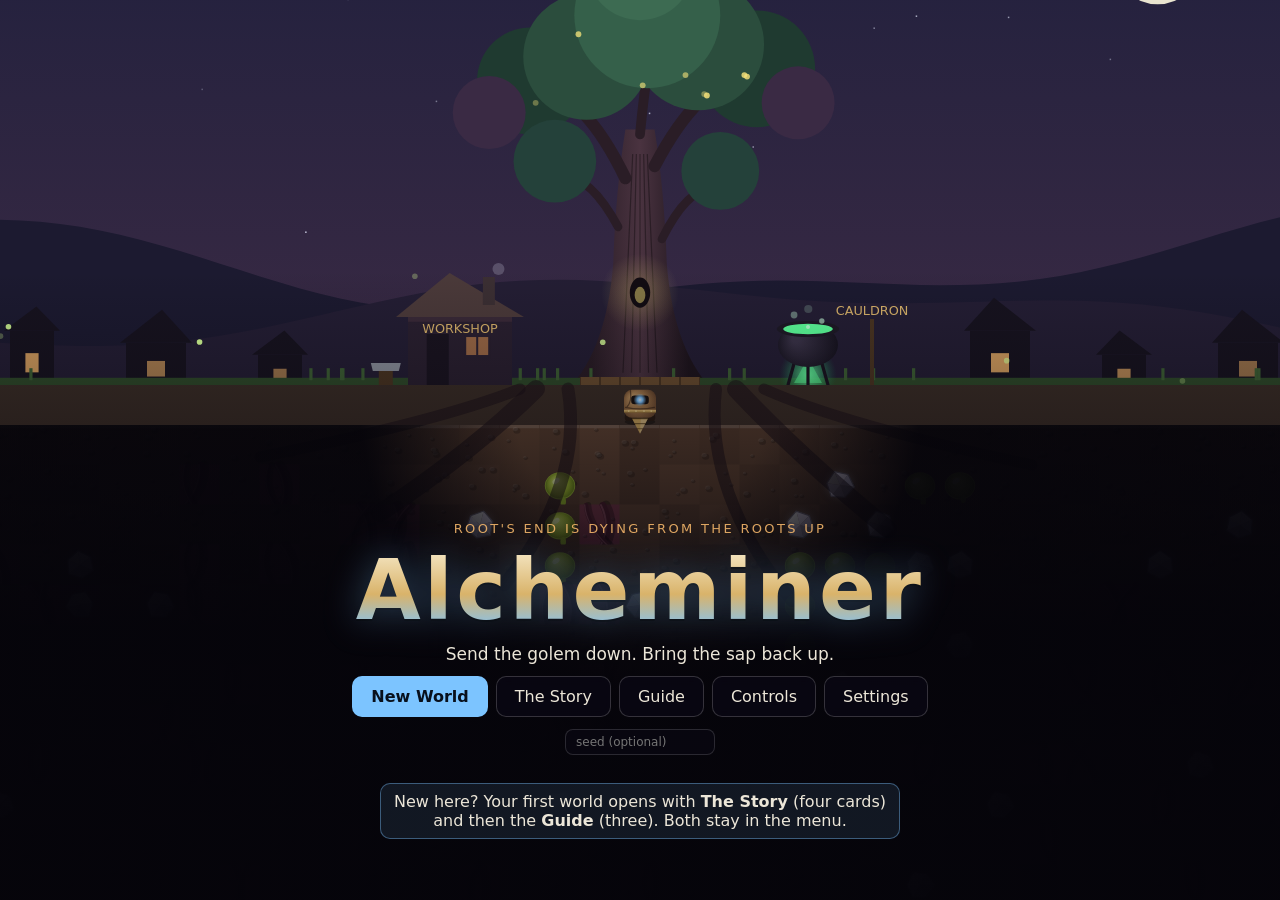
==== commit d53d9911: "Alcheminer 0.9.3 → Alcheminer/" ====
--- a/Alcheminer/index.html
+++ b/Alcheminer/index.html
@@ -5,7 +5,7 @@
     <meta name="viewport" content="width=device-width, initial-scale=1, viewport-fit=cover" />
     <meta name="color-scheme" content="dark" />
     <title>Alcheminer</title>
-    <script type="module" crossorigin src="./assets/index-iQoBoVhF.js"></script>
+    <script type="module" crossorigin src="./assets/index-D3Bg93eA.js"></script>
     <link rel="stylesheet" crossorigin href="./assets/index-CzZT_FLb.css">
   </head>
   <body>
